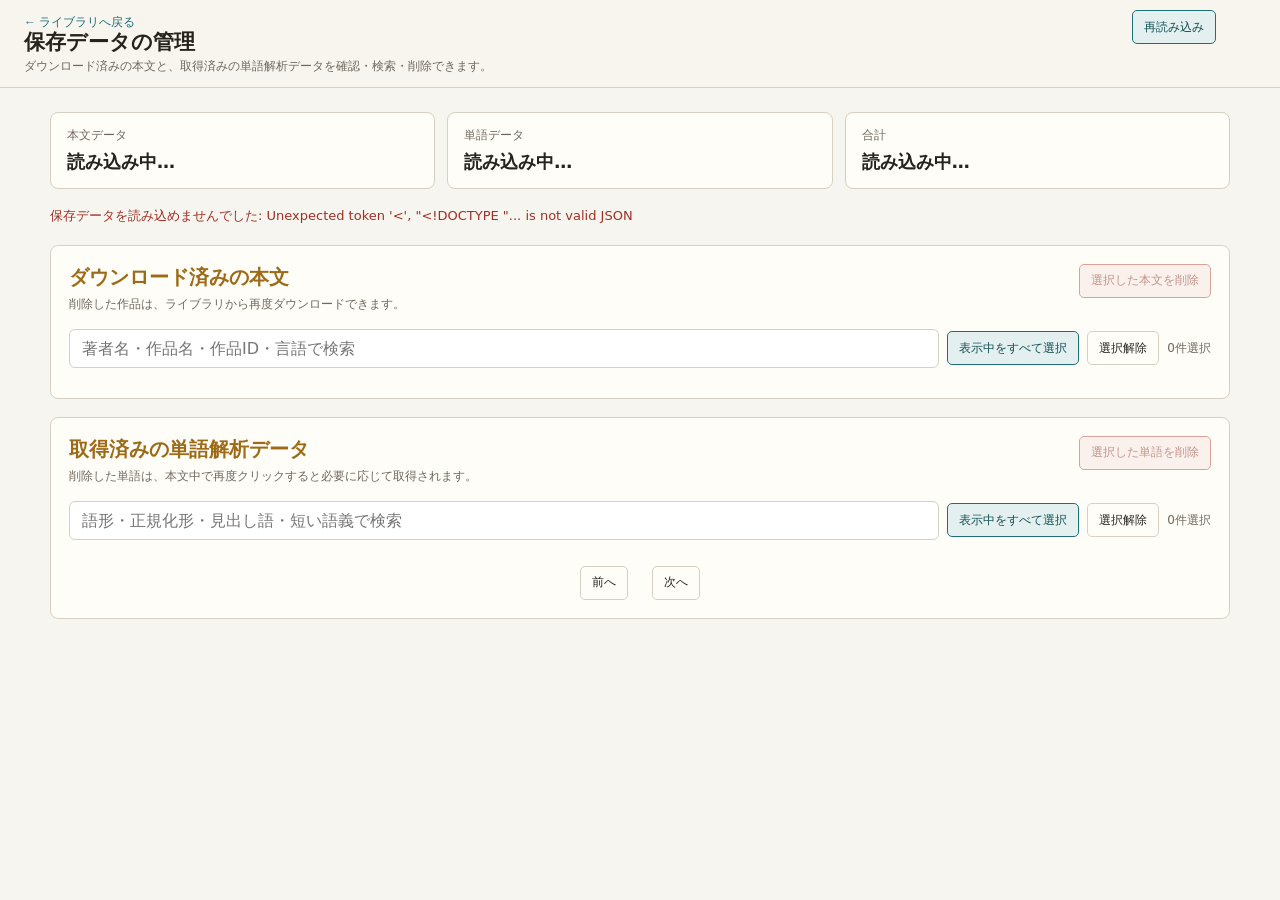
==== .developer/app/data-manager.html @ a67cdd59 "Add saved data management interface" ====
<!doctype html>
<html lang="ja">
<head>
  <meta charset="utf-8" />
  <meta name="viewport" content="width=device-width, initial-scale=1" />
  <title>保存データの管理 — Perseus Local Reader</title>
  <link rel="stylesheet" href="./styles.css?v=plr-13" />
  <link rel="stylesheet" href="./data-manager.css?v=plr-1" />
</head>
<body class="manager-body">
  <header class="topbar manager-topbar">
    <div class="title-block">
      <p class="breadcrumb"><a href="./">← ライブラリへ戻る</a></p>
      <h1>保存データの管理</h1>
      <p>ダウンロード済みの本文と、取得済みの単語解析データを確認・検索・削除できます。</p>
    </div>
    <button id="reloadButton" class="manager-button" type="button">再読み込み</button>
  </header>

  <main class="manager-main">
    <section class="manager-summary">
      <article class="summary-card"><span>本文データ</span><strong id="workSummary">読み込み中…</strong></article>
      <article class="summary-card"><span>単語データ</span><strong id="morphSummary">読み込み中…</strong></article>
      <article class="summary-card"><span>合計</span><strong id="totalSummary">読み込み中…</strong></article>
    </section>

    <p id="managerStatus" class="manager-status" role="status" aria-live="polite"></p>

    <section class="manager-section">
      <div class="section-heading-row">
        <div>
          <h2>ダウンロード済みの本文</h2>
          <p>削除した作品は、ライブラリから再度ダウンロードできます。</p>
        </div>
        <button id="deleteWorksButton" class="manager-button danger" type="button" disabled>選択した本文を削除</button>
      </div>
      <div class="manager-toolbar">
        <input id="workSearch" type="search" placeholder="著者名・作品名・作品ID・言語で検索" />
        <button id="selectVisibleWorks" class="manager-button" type="button">表示中をすべて選択</button>
        <button id="clearWorks" class="manager-button secondary" type="button">選択解除</button>
        <span id="workSelectionCount" class="selection-count">0件選択</span>
      </div>
      <div id="workList" class="manager-list"></div>
      <p id="workEmpty" class="manager-empty" hidden>該当する本文データはありません。</p>
    </section>

    <section class="manager-section">
      <div class="section-heading-row">
        <div>
          <h2>取得済みの単語解析データ</h2>
          <p>削除した単語は、本文中で再度クリックすると必要に応じて取得されます。</p>
        </div>
        <button id="deleteMorphsButton" class="manager-button danger" type="button" disabled>選択した単語を削除</button>
      </div>
      <div class="manager-toolbar">
        <input id="morphSearch" type="search" placeholder="語形・正規化形・見出し語・短い語義で検索" />
        <button id="selectVisibleMorphs" class="manager-button" type="button">表示中をすべて選択</button>
        <button id="clearMorphs" class="manager-button secondary" type="button">選択解除</button>
        <span id="morphSelectionCount" class="selection-count">0件選択</span>
      </div>
      <div id="morphList" class="manager-list"></div>
      <p id="morphEmpty" class="manager-empty" hidden>該当する単語データはありません。</p>
      <nav class="manager-pagination">
        <button id="morphPrev" class="manager-button secondary" type="button">前へ</button>
        <span id="morphPageInfo"></span>
        <button id="morphNext" class="manager-button secondary" type="button">次へ</button>
      </nav>
    </section>
  </main>

  <script src="./data-manager.js?v=plr-1"></script>
</body>
</html>
---- .developer/app/styles.css ----
:root {
  color-scheme: light;
  --bg: #f7f5ef;
  --paper: #fffdf8;
  --ink: #26231d;
  --muted: #6f675d;
  --line: #d7d0c2;
  --accent: #1f6f78;
  --accent-soft: #e3f0ef;
  --gold: #9d6b17;
}

* {
  box-sizing: border-box;
}

body {
  margin: 0;
  background: var(--bg);
  color: var(--ink);
  font-family: ui-serif, Georgia, "Times New Roman", serif;
}

.topbar {
  position: sticky;
  top: 0;
  z-index: 10;
  min-height: 116px;
  padding: 10px 64px 12px 24px;
  border-bottom: 1px solid var(--line);
  background: rgba(247, 245, 239, 0.94);
  backdrop-filter: blur(8px);
  transition: padding 140ms ease;
}

.collapsed-library-link {
  display: none;
  color: var(--accent);
  font-family: ui-sans-serif, system-ui, sans-serif;
  font-size: 12px;
  text-decoration: none;
  white-space: nowrap;
}

h1 {
  margin: 0;
  font-size: 21px;
  line-height: 1.1;
}

.topbar p {
  margin: 4px 0 0;
  color: var(--muted);
  font-size: 12px;
}

.bar-toggle {
  position: absolute;
  right: 12px;
  bottom: 12px;
  z-index: 12;
  display: inline-flex;
  align-items: center;
  justify-content: center;
  width: 40px;
  height: 40px;
  padding: 0;
  border: 1px solid var(--line);
  border-radius: 4px;
  color: var(--accent);
  background: var(--paper);
  font-family: ui-sans-serif, system-ui, sans-serif;
  font-size: 20px;
  line-height: 1;
  cursor: pointer;
}

.bar-toggle:hover,
.bar-toggle:focus-visible {
  border-color: var(--accent);
  outline: 2px solid rgba(31, 111, 120, 0.18);
}

.reader-title-row {
  display: flex;
  align-items: start;
  justify-content: space-between;
  gap: 10px;
  max-width: 820px;
  padding-right: 0;
}

.download-menu,
.text-size-menu {
  position: relative;
  width: max-content;
  margin-top: 0;
  font-family: ui-sans-serif, system-ui, sans-serif;
}

.download-trigger,
.text-size-trigger {
  display: inline-flex;
  align-items: center;
  gap: 7px 2px;
  height: 34px;
  min-height: 34px;
  padding: 5px 10px;
  border: 1px solid var(--line);
  border-radius: 5px;
  color: var(--ink);
  background: var(--paper);
  font-size: 12px;
  cursor: pointer;
  user-select: none;
}

.download-trigger::-webkit-details-marker,
.text-size-trigger::-webkit-details-marker {
  display: none;
}

.download-trigger::after {
  content: "▾";
  color: var(--muted);
  font-size: 10px;
  transition: transform 120ms ease;
}

.download-menu[open] .download-trigger::after {
  transform: rotate(180deg);
}

.download-trigger:hover,
.download-trigger:focus-visible,
.text-size-trigger:hover,
.text-size-trigger:focus-visible {
  border-color: var(--accent);
  outline: 2px solid rgba(31, 111, 120, 0.18);
}

.text-size-trigger {
  min-width: 48px;
  border-top-right-radius: 0;
  border-bottom-right-radius: 0;
  justify-content: center;
  color: #124f56;
  background: var(--accent-soft);
  border-color: var(--accent);
  font-weight: 650;
}

.text-size-menu + .download-menu .download-trigger {
  border-top-left-radius: 0;
  border-bottom-left-radius: 0;
}

.download-trigger-icon {
  color: var(--accent);
  font-size: 15px;
  font-weight: 700;
  line-height: 1;
}

.reader-tools {
  position: absolute;
  top: calc(100% + 8px);
  right: 0;
  z-index: 40;
  display: grid;
  gap: 12px;
  width: min(430px, calc(100vw - 48px));
  padding: 12px;
  border: 1px solid var(--line);
  border-radius: 7px;
  background: var(--paper);
  box-shadow: 0 10px 30px rgba(38, 35, 29, 0.16);
}

.text-size-tools {
  position: absolute;
  top: calc(100% + 8px);
  right: 0;
  z-index: 40;
  display: grid;
  grid-template-columns: repeat(2, minmax(54px, 1fr));
  gap: 6px;
  width: 128px;
  padding: 8px;
  border: 1px solid var(--line);
  border-radius: 7px;
  background: var(--paper);
  box-shadow: 0 10px 30px rgba(38, 35, 29, 0.16);
}

.text-size-option {
  min-height: 30px;
  padding: 5px 8px;
  border: 1px solid var(--line);
  border-radius: 4px;
  color: var(--ink);
  background: var(--paper);
  font: inherit;
  font-size: 12px;
  cursor: pointer;
}

.text-size-option.active {
  border-color: var(--accent);
  color: #fff;
  background: var(--accent);
}

.download-section + .download-section {
  padding-top: 12px;
  border-top: 1px solid var(--line);
}

.download-section-title {
  margin: 0 0 8px;
  color: var(--muted);
  font-size: 12px;
  font-weight: 650;
}

.download-controls {
  display: flex;
  align-items: center;
  gap: 8px;
  flex-wrap: wrap;
}

.tool-button {
  min-height: 34px;
  padding: 5px 10px;
  border: 1px solid var(--accent);
  border-radius: 4px;
  color: #124f56;
  background: var(--accent-soft);
  font: inherit;
  font-size: 12px;
  cursor: pointer;
}

.tool-button:hover,
.tool-button:focus {
  outline: 2px solid rgba(31, 111, 120, 0.25);
}

.tool-button:disabled {
  cursor: wait;
  opacity: 0.62;
}

.fetch-progress {
  width: 110px;
  height: 9px;
}

.fetch-status {
  display: block;
  min-height: 1.2em;
  margin-top: 7px;
  color: var(--muted);
  font-size: 11px;
  line-height: 1.35;
}

#sectionNav {
  display: flex;
  align-items: center;
  gap: 4px;
  overflow-x: auto;
  overflow-y: hidden;
  min-width: 0;
  max-width: 100%;
  padding-bottom: 2px;
  scrollbar-width: thin;
}

#sectionNav a {
  min-width: 30px;
  padding: 4px 8px;
  border: 1px solid var(--line);
  border-radius: 4px;
  color: var(--ink);
  text-align: center;
  text-decoration: none;
  font-size: 12px;
  background: var(--paper);
  line-height: 1.2;
  white-space: nowrap;
}

body.reader-bar-collapsed .topbar {
  min-height: 42px;
  padding: 6px 58px 6px 14px;
  display: grid;
  grid-template-columns: max-content minmax(0, 1fr);
  align-items: center;
  gap: 12px;
}

body.reader-bar-collapsed .collapsed-library-link {
  display: inline-flex;
}

body.reader-bar-collapsed .reader-title-row,
body.reader-bar-collapsed .reader-primary-tools,
body.reader-bar-collapsed .reader-side-tools {
  display: none;
}

body.reader-bar-collapsed .reader-controls {
  grid-template-columns: 1fr;
  margin-top: 0;
}

body.reader-bar-collapsed .reader-jump-tools {
  grid-template-columns: max-content minmax(0, 680px);
  justify-content: center;
  padding-right: 48px;
}

body.reader-bar-collapsed #sectionNav a {
  min-width: 24px;
  padding: 3px 6px;
  font-size: 11px;
}

body.reader-bar-collapsed .section {
  scroll-margin-top: 46px;
}

body.reader-bar-collapsed .panel {
  top: 48px;
  max-height: calc(100vh - 70px);
}

body.reader-bar-collapsed .panel iframe {
  height: calc(100vh - 108px);
}

.layout {
  display: grid;
  grid-template-columns: minmax(0, 1fr) 360px;
  gap: 18px;
  max-width: 1280px;
  margin: 0 auto;
  padding: 18px 20px;
}

.text {
  padding: 22px 24px;
  border: 1px solid var(--line);
  background: var(--paper);
  line-height: 1.9;
  font-size: 21px;
}

body[data-text-size="small"] .text {
  font-size: 18px;
}

body[data-text-size="medium"] .text {
  font-size: 21px;
}

body[data-text-size="large"] .text {
  font-size: 24px;
}

body[data-text-size="xlarge"] .text {
  font-size: 28px;
}

.section {
  scroll-margin-top: 90px;
  padding-bottom: 18px;
  border-bottom: 1px solid var(--line);
}

.section:last-child {
  border-bottom: 0;
}

.section h2 {
  margin: 0 0 6px;
  color: var(--gold);
  font-family: ui-sans-serif, system-ui, sans-serif;
  font-size: 17px;
  letter-spacing: 0;
}

.text p {
  margin: 0.35em 0;
}

.section h2:first-child,
.textpart-heading:first-child,
.tei-head:first-child {
  margin-top: 0;
}

.word {
  margin: 0;
  padding: 0 1px;
  border: 0;
  border-radius: 3px;
  background: transparent;
  color: inherit;
  font: inherit;
  cursor: pointer;
  text-decoration: underline;
  text-decoration-color: rgba(31, 111, 120, 0.28);
  text-underline-offset: 0.16em;
}

.word:hover,
.word:focus,
.word.active,
.word.search-match-word {
  background: var(--accent-soft);
  color: #124f56;
  outline: 1px solid var(--accent);
}

br.stephanus-break {
  display: block;
  content: "";
  margin-top: 0.3em;
}

.stephanus {
  display: inline-block;
  margin: 0 0.38em 0 0;
  color: var(--gold);
  font-family: ui-sans-serif, system-ui, sans-serif;
  font-size: 0.72em;
  font-weight: 700;
  vertical-align: baseline;
}

.para-break {
  display: block;
  height: 0.25em;
}

.editorial-add {
  color: #704f00;
}

.panel {
  position: sticky;
  top: 92px;
  align-self: start;
  min-height: 360px;
  max-height: calc(100vh - 116px);
  overflow: auto;
  padding: 18px;
  border: 1px solid var(--line);
  background: var(--paper);
  font-family: ui-sans-serif, system-ui, sans-serif;
}

.panel iframe {
  display: block;
  width: 100%;
  min-height: 320px;
  height: calc(100vh - 154px);
  border: 0;
  background: var(--paper);
}

.morph-body {
  margin: 0;
  padding: 18px;
  background: var(--paper);
  color: var(--ink);
  font-family: ui-sans-serif, system-ui, sans-serif;
}

.panel-empty,
.note {
  color: var(--muted);
  font-size: 14px;
  line-height: 1.55;
}

.panel h2 {
  margin: 0;
  font-size: 26px;
  line-height: 1.15;
}

.meta {
  margin: 6px 0 16px;
  color: var(--muted);
  font-size: 13px;
}

.row {
  display: grid;
  grid-template-columns: 92px 1fr;
  gap: 10px;
  padding: 8px 0;
  border-top: 1px solid var(--line);
  font-size: 14px;
}

.label {
  color: var(--muted);
}

.external-link {
  display: inline-flex;
  align-items: center;
  min-height: 28px;
  padding: 3px 8px;
  border: 1px solid var(--accent);
  border-radius: 4px;
  color: #124f56;
  background: var(--accent-soft);
  font-size: 13px;
  text-decoration: none;
}

.external-link:hover,
.external-link:focus {
  outline: 2px solid rgba(31, 111, 120, 0.25);
}

.note-inline {
  color: var(--muted);
  font-size: 13px;
}

.lemma-list {
  display: grid;
  gap: 8px;
  margin: 8px 0 0;
}

.lemma {
  padding: 10px;
  border: 1px solid var(--line);
  border-radius: 6px;
  background: #fbfaf6;
}

.lemma strong {
  display: block;
  font-family: ui-monospace, SFMono-Regular, Menlo, monospace;
  font-size: 14px;
}

.lemma span {
  display: block;
  margin-top: 4px;
  color: var(--muted);
  font-size: 13px;
  line-height: 1.4;
}

.analysis-list {
  display: grid;
  gap: 12px;
  margin-top: 12px;
}

.morph-analysis {
  padding: 10px;
  border: 1px solid var(--line);
  border-radius: 6px;
  background: #fbfaf6;
}

.morph-analysis h3 {
  margin: 0;
  font-size: 18px;
}

.morph-analysis p {
  margin: 4px 0 8px;
  color: var(--muted);
  font-size: 13px;
}

.morph-analysis table {
  width: 100%;
  border-collapse: collapse;
  font-size: 13px;
}

.morph-analysis td {
  padding: 5px 0;
  border-top: 1px solid var(--line);
  vertical-align: top;
}

.morph-analysis td:first-child {
  width: 34%;
  padding-right: 8px;
  font-family: ui-serif, Georgia, "Times New Roman", serif;
  font-size: 16px;
}


.developer-details {
  margin-top: 18px;
  padding-top: 14px;
  border-top: 1px solid var(--line);
  font-family: ui-sans-serif, system-ui, sans-serif;
}

.developer-details summary {
  display: inline-flex;
  align-items: center;
  min-height: 30px;
  padding: 5px 10px;
  border: 1px solid var(--line);
  border-radius: 4px;
  color: var(--muted);
  background: #fbfaf6;
  font-size: 12px;
  cursor: pointer;
  list-style: none;
  user-select: none;
}

.developer-details summary::-webkit-details-marker {
  display: none;
}

.developer-details summary::before {
  content: "▸";
  margin-right: 6px;
}

.developer-details[open] summary::before {
  content: "▾";
}

.developer-details summary:hover,
.developer-details summary:focus {
  color: var(--ink);
  outline: 2px solid rgba(31, 111, 120, 0.18);
}

.developer-details-body {
  margin-top: 12px;
  padding: 12px;
  border: 1px solid var(--line);
  border-radius: 6px;
  background: #fbfaf6;
}

.developer-row {
  grid-template-columns: 110px 1fr;
  font-size: 12px;
}

.developer-lemmas,
.developer-note {
  margin-top: 14px;
}

.developer-lemmas h3,
.developer-note h3 {
  margin: 0 0 8px;
  font-size: 13px;
}

.developer-note {
  color: var(--muted);
  font-size: 12px;
  line-height: 1.55;
}

.developer-note ul {
  margin: 0;
  padding-left: 1.4em;
}

.developer-note li + li {
  margin-top: 5px;
}

@media (max-width: 860px) {
  .layout {
    grid-template-columns: 1fr;
  }

  .topbar {
    padding-right: 54px;
  }

  .reader-controls,
  .reader-jump-tools {
    grid-template-columns: 1fr;
  }

  .reader-side-tools {
    position: static;
    width: auto;
    justify-items: start;
    justify-content: flex-start;
    padding-right: 0;
  }

  .work-search input {
    width: min(220px, 62vw);
  }

  .layout {
    padding: 12px;
  }

  .text {
    padding: 16px;
    font-size: 19px;
  }

  .panel {
    position: static;
    max-height: none;
  }
}

/* ===================== Perseus Local Reader additions ===================== */

/* --- library page --- */
.library-body {
  min-height: 100vh;
}

.library-topbar {
  grid-template-columns: 1fr;
  min-height: 0;
}

.library {
  max-width: 900px;
  margin: 0 auto;
  padding: 20px 24px 80px;
}

.library-search {
  display: flex;
  align-items: center;
  gap: 12px;
  margin-bottom: 20px;
}

.library-search input {
  flex: 1;
  padding: 10px 14px;
  border: 1px solid var(--line);
  border-radius: 7px;
  background: var(--paper);
  color: var(--ink);
  font-family: inherit;
  font-size: 16px;
}

.library-search input:focus-visible {
  border-color: var(--accent);
  outline: 2px solid rgba(31, 111, 120, 0.18);
}

.search-count {
  color: var(--muted);
  font-size: 13px;
  white-space: nowrap;
}

.shelf h2 {
  margin: 18px 0 10px;
  font-size: 16px;
  color: var(--gold);
}

.author {
  border: 1px solid var(--line);
  border-radius: 7px;
  background: var(--paper);
  margin-bottom: 8px;
}

.author summary {
  display: flex;
  justify-content: space-between;
  align-items: baseline;
  padding: 10px 14px;
  cursor: pointer;
  user-select: none;
}

.author summary::-webkit-details-marker {
  display: none;
}

.author-name {
  font-size: 16px;
  font-weight: 600;
}

.author-count {
  color: var(--muted);
  font-size: 12px;
}

.work-list {
  display: grid;
  gap: 4px;
  padding: 4px 8px 10px;
}

#downloadedList.work-list {
  border: 1px solid var(--line);
  border-radius: 7px;
  background: var(--paper);
  padding: 8px;
}

.work-row {
  display: flex;
  justify-content: space-between;
  align-items: center;
  gap: 12px;
  width: 100%;
  padding: 8px 10px;
  border: 1px solid transparent;
  border-radius: 6px;
  background: transparent;
  color: var(--ink);
  font-family: inherit;
  font-size: 14px;
  text-align: left;
  cursor: pointer;
}

.work-row:hover,
.work-row:focus-visible {
  border-color: var(--accent);
  background: var(--accent-soft);
}

.work-main {
  display: flex;
  flex-wrap: wrap;
  align-items: baseline;
  gap: 8px;
}

.work-title {
  font-weight: 600;
}

.work-greek,
.work-author {
  color: var(--muted);
  font-size: 13px;
}

.work-badges {
  display: flex;
  gap: 6px;
  flex-shrink: 0;
}

.badge {
  padding: 2px 8px;
  border: 1px solid var(--line);
  border-radius: 999px;
  background: var(--bg);
  color: var(--muted);
  font-family: ui-sans-serif, system-ui, sans-serif;
  font-size: 11px;
  white-space: nowrap;
}

.badge-downloaded {
  border-color: var(--accent);
  background: var(--accent-soft);
  color: var(--accent);
}

/* --- download overlay --- */
.overlay {
  position: fixed;
  inset: 0;
  z-index: 100;
  display: flex;
  align-items: center;
  justify-content: center;
  background: rgba(38, 35, 29, 0.45);
}

.overlay-card {
  width: min(460px, calc(100vw - 48px));
  padding: 22px;
  border: 1px solid var(--line);
  border-radius: 10px;
  background: var(--paper);
  box-shadow: 0 16px 44px rgba(38, 35, 29, 0.3);
}

.overlay-card h2 {
  margin: 0 0 8px;
  font-size: 17px;
}

.overlay-card progress {
  width: 100%;
  margin: 10px 0;
}

.overlay-detail {
  color: var(--ink);
  font-size: 13px;
  white-space: pre-wrap;
}

.overlay-note {
  color: var(--muted);
  font-size: 12px;
}

/* --- reader page controls --- */
.breadcrumb {
  margin: 0 0 1px;
  font-size: 11px;
}

.breadcrumb a {
  color: var(--accent);
  text-decoration: none;
}

.breadcrumb a:hover {
  text-decoration: underline;
}

.reader-controls {
  display: grid;
  grid-template-columns: minmax(280px, 30%) minmax(420px, 38%) minmax(320px, 32%);
  align-items: start;
  column-gap: 16px;
  row-gap: 10px;
  margin-top: 8px;
  font-family: ui-sans-serif, system-ui, sans-serif;
}

.reader-primary-tools {
  min-width: 0;
}

.reader-jump-tools {
  display: grid;
  grid-template-columns: max-content minmax(0, 1fr);
  align-items: center;
  justify-content: start;
  gap: 8px;
  min-width: 0;
  padding-top: 2px;
  padding-left: 28px;
  overflow: hidden;
}

.reader-side-tools {
  display: grid;
  grid-template-columns: max-content max-content;
  align-items: start;
  justify-content: flex-end;
  justify-items: end;
  gap: 7px;
  position: absolute;
  top: 10px;
  right: 88px;
  width: 380px;
  min-width: 0;
  padding-right: 0;
}

.reader-side-tools .work-search {
  grid-column: 1 / 3;
}

.version-tabs {
  display: flex;
  gap: 5px;
  flex-wrap: wrap;
}

.version-tab {
  padding: 4px 10px;
  border: 1px solid var(--line);
  border-radius: 999px;
  background: var(--paper);
  color: var(--ink);
  font-size: 12px;
  cursor: pointer;
}

.version-tab.active {
  border-color: var(--accent);
  background: var(--accent);
  color: #fff;
}

.version-tab .tab-sub {
  margin-left: 5px;
  opacity: 0.75;
  font-size: 11px;
}

.chunk-controls {
  display: flex;
  align-items: center;
  gap: 5px;
  white-space: nowrap;
}

.chunk-controls select {
  width: 128px;
  padding: 5px 8px;
  border: 1px solid var(--line);
  border-radius: 5px;
  background: var(--paper);
  color: var(--ink);
  font-size: 12px;
}

.work-search {
  display: flex;
  align-items: center;
  gap: 5px;
  justify-content: flex-end;
  min-width: 0;
}

.work-search input {
  width: 320px;
  height: 34px;
  padding: 5px 10px;
  border: 1px solid var(--line);
  border-radius: 5px;
  background: var(--paper);
  color: var(--ink);
  font-family: inherit;
  font-size: 13px;
}

.work-search .tool-button {
  width: 56px;
  height: 34px;
  min-height: 34px;
  padding: 5px 8px;
  line-height: 1.1;
  white-space: nowrap;
}

#workMeta {
  max-width: 100%;
  overflow: hidden;
  text-overflow: ellipsis;
  white-space: nowrap;
}

#workMeta a {
  color: inherit;
  text-decoration: none;
}

#workMeta a:hover,
#workMeta a:focus-visible {
  color: var(--accent);
  text-decoration: underline;
}

/* --- in-work search results --- */
.search-results {
  max-width: 1100px;
  margin: 10px auto 0;
  padding: 12px 24px;
  border: 1px solid var(--line);
  border-radius: 7px;
  background: var(--paper);
  font-family: ui-sans-serif, system-ui, sans-serif;
  font-size: 13px;
}

.search-summary {
  display: flex;
  align-items: center;
  gap: 12px;
  margin: 0 0 8px;
}

.search-hits {
  margin: 0;
  padding: 0;
  list-style: none;
  display: grid;
  gap: 6px;
  max-height: 240px;
  overflow-y: auto;
}

.search-hits li {
  display: flex;
  align-items: baseline;
  gap: 10px;
}

.search-hit {
  color: var(--accent);
  text-decoration: none;
  white-space: nowrap;
}

.search-hit:hover {
  text-decoration: underline;
}

.hit-count {
  color: var(--muted);
  font-size: 12px;
  margin-left: 4px;
}

.hit-snippet {
  color: var(--muted);
  overflow: hidden;
  text-overflow: ellipsis;
  white-space: nowrap;
}

mark.search-match {
  background: #ffe9a8;
  color: inherit;
  border-radius: 2px;
  padding: 0 1px;
}

/* --- text body additions --- */
.layout.no-panel {
  grid-template-columns: 1fr;
}

.layout.no-panel .panel {
  display: none;
}

.textpart-heading {
  margin: 0 0 8px;
  font-size: 21px;
  color: var(--gold);
}

.tei-head {
  margin: 0 0 8px;
  font-size: 20px;
  color: var(--gold);
}

.verse-line {
  display: block;
  position: relative;
  padding-left: 3.2em;
  text-indent: -1.2em;
}

.line-no {
  position: absolute;
  right: 100%;
  transform: translateX(3em);
  color: var(--muted);
  font-size: 11px;
  user-select: none;
}

.verse-line .line-no {
  position: absolute;
  left: 0;
  top: 0.25em;
  transform: none;
  text-indent: 0;
}

.speech {
  margin: 10px 0;
}

.speaker {
  display: block;
  margin-top: 12px;
  font-weight: 700;
  font-variant: small-caps;
  letter-spacing: 0.04em;
}

.tei-quote {
  display: block;
  margin: 8px 0 8px 2em;
  font-style: italic;
}

.editorial-del {
  text-decoration: line-through;
  color: var(--muted);
}

.gap {
  color: var(--muted);
}

.tei-note {
  color: var(--accent);
  cursor: help;
  font-size: 11px;
}

.tei-label {
  font-weight: 600;
}

/* The hidden attribute must always win, even over display:flex/grid rules.
   Without this, elements like the download overlay render on page load. */
[hidden] {
  display: none !important;
}
---- .developer/app/data-manager.css ----
.manager-body { min-height: 100vh; }
.manager-topbar {
  display: flex; align-items: flex-start; justify-content: space-between;
  gap: 18px; min-height: 0;
}
.manager-main {
  width: min(1180px, calc(100% - 32px)); margin: 0 auto;
  padding: 24px 0 80px; font-family: ui-sans-serif, system-ui, sans-serif;
}
.manager-summary {
  display: grid; grid-template-columns: repeat(3, minmax(0, 1fr));
  gap: 12px; margin-bottom: 18px;
}
.summary-card, .manager-section {
  border: 1px solid var(--line); border-radius: 8px; background: var(--paper);
}
.summary-card { display: grid; gap: 6px; padding: 14px 16px; }
.summary-card span { color: var(--muted); font-size: 12px; }
.summary-card strong { font-size: 18px; }
.manager-status { min-height: 1.5em; margin: 0 0 16px; color: var(--muted); font-size: 13px; }
.manager-status[data-kind="success"] { color: var(--accent); }
.manager-status[data-kind="error"] { color: #9f2f24; }
.manager-section { margin-top: 18px; padding: 18px; }
.section-heading-row {
  display: flex; align-items: flex-start; justify-content: space-between; gap: 18px;
}
.section-heading-row h2 {
  margin: 0; color: var(--gold);
  font-family: ui-serif, Georgia, "Times New Roman", serif; font-size: 20px;
}
.section-heading-row p { margin: 5px 0 0; color: var(--muted); font-size: 12px; }
.manager-toolbar {
  display: flex; align-items: center; gap: 8px; flex-wrap: wrap; margin: 16px 0 12px;
}
.manager-toolbar input {
  flex: 1 1 320px; min-width: 220px; padding: 9px 12px;
  border: 1px solid var(--line); border-radius: 6px;
  color: var(--ink); background: #fff; font: inherit;
}
.manager-toolbar input:focus-visible {
  border-color: var(--accent); outline: 2px solid rgba(31,111,120,.18);
}
.manager-button {
  min-height: 34px; padding: 6px 11px; border: 1px solid var(--accent);
  border-radius: 5px; color: #124f56; background: var(--accent-soft);
  font: inherit; font-size: 12px; cursor: pointer;
}
.manager-button.secondary { border-color: var(--line); color: var(--ink); background: var(--paper); }
.manager-button.danger { border-color: #b64a3c; color: #872b22; background: #f8e6e2; }
.manager-button:disabled { cursor: not-allowed; opacity: .5; }
.selection-count { margin-left: auto; color: var(--muted); font-size: 12px; }
.manager-list { display: grid; gap: 6px; }
.manager-row {
  display: grid; grid-template-columns: 22px minmax(0,1fr) max-content;
  align-items: center; gap: 12px; min-height: 64px; padding: 10px 12px;
  border: 1px solid var(--line); border-radius: 7px; background: #fbfaf6;
  cursor: pointer;
}
.manager-row:hover { border-color: var(--accent); background: var(--accent-soft); }
.manager-checkbox { width: 17px; height: 17px; accent-color: var(--accent); }
.manager-row-main { display: grid; gap: 3px; min-width: 0; }
.manager-row-title {
  font-family: ui-serif, Georgia, "Times New Roman", serif;
  font-size: 17px; font-weight: 650;
}
.manager-row-subtitle, .manager-row-note {
  overflow: hidden; color: var(--muted); font-size: 12px;
  text-overflow: ellipsis; white-space: nowrap;
}
.manager-row-meta {
  display: flex; align-items: center; justify-content: flex-end;
  gap: 8px; color: var(--muted); font-size: 11px; white-space: nowrap;
}
.manager-badge {
  display: inline-block; margin-left: 4px; padding: 2px 7px;
  border: 1px solid var(--line); border-radius: 999px; background: var(--paper);
}
.greek-text { font-size: 20px; }
.manager-empty { padding: 20px; color: var(--muted); text-align: center; }
.manager-pagination {
  display: flex; align-items: center; justify-content: center;
  gap: 12px; margin-top: 14px; color: var(--muted); font-size: 12px;
}
.library-manage-link {
  display: inline-flex; align-items: center; min-height: 34px; padding: 6px 11px;
  border: 1px solid var(--accent); border-radius: 5px; color: #124f56;
  background: var(--accent-soft); font-family: ui-sans-serif, system-ui, sans-serif;
  font-size: 12px; text-decoration: none; white-space: nowrap;
}
.library-topbar {
  display: flex; align-items: flex-start; justify-content: space-between; gap: 16px;
}
@media (max-width: 760px) {
  .manager-summary { grid-template-columns: 1fr; }
  .manager-topbar, .section-heading-row, .library-topbar { display: grid; }
  .manager-row { grid-template-columns: 22px minmax(0,1fr); }
  .manager-row-meta { grid-column: 2; justify-content: flex-start; flex-wrap: wrap; }
  .selection-count { width: 100%; margin-left: 0; }
}
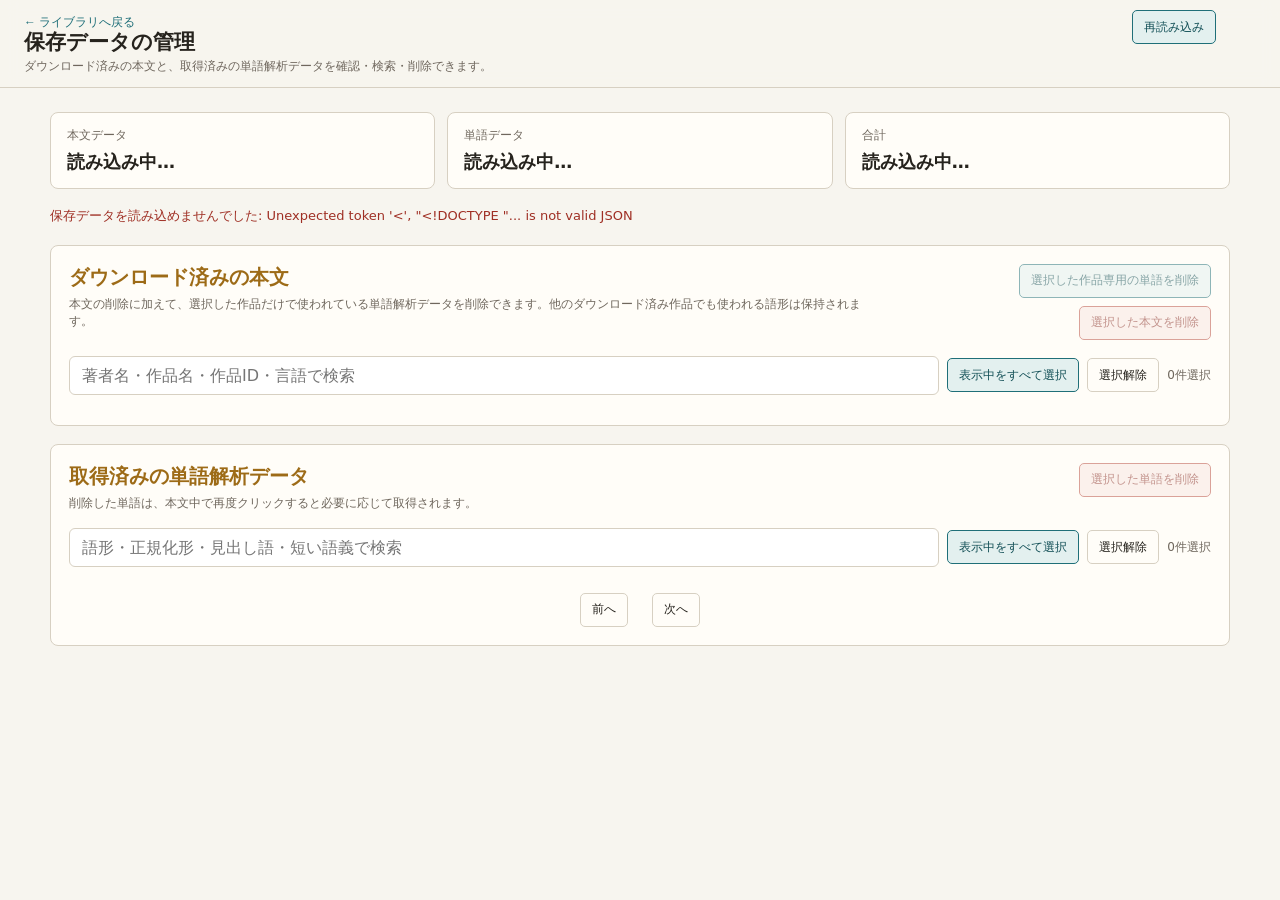
==== commit 4e7a1612: "Add embedded reader, notes, and scoped data management" ====
--- a/.developer/app/data-manager.html
+++ b/.developer/app/data-manager.html
@@ -5,7 +5,7 @@
   <meta name="viewport" content="width=device-width, initial-scale=1" />
   <title>保存データの管理 — Perseus Local Reader</title>
   <link rel="stylesheet" href="./styles.css?v=plr-13" />
-  <link rel="stylesheet" href="./data-manager.css?v=plr-1" />
+  <link rel="stylesheet" href="./data-manager.css?v=plr-2" />
 </head>
 <body class="manager-body">
   <header class="topbar manager-topbar">
@@ -30,9 +30,26 @@
       <div class="section-heading-row">
         <div>
           <h2>ダウンロード済みの本文</h2>
-          <p>削除した作品は、ライブラリから再度ダウンロードできます。</p>
+          <p>本文の削除に加えて、選択した作品だけで使われている単語解析データを削除できます。他のダウンロード済み作品でも使われる語形は保持されます。</p>
         </div>
-        <button id="deleteWorksButton" class="manager-button danger" type="button" disabled>選択した本文を削除</button>
+        <div class="section-heading-actions">
+          <button
+            id="deleteWorkMorphsButton"
+            class="manager-button"
+            type="button"
+            disabled
+          >
+            選択した作品専用の単語を削除
+          </button>
+          <button
+            id="deleteWorksButton"
+            class="manager-button danger"
+            type="button"
+            disabled
+          >
+            選択した本文を削除
+          </button>
+        </div>
       </div>
       <div class="manager-toolbar">
         <input id="workSearch" type="search" placeholder="著者名・作品名・作品ID・言語で検索" />
@@ -68,6 +85,6 @@
     </section>
   </main>
 
-  <script src="./data-manager.js?v=plr-1"></script>
+  <script src="./data-manager.js?v=plr-2"></script>
 </body>
 </html>
--- a/.developer/app/styles.css
+++ b/.developer/app/styles.css
@@ -183,9 +183,9 @@
   right: 0;
   z-index: 40;
   display: grid;
-  grid-template-columns: repeat(2, minmax(54px, 1fr));
+  grid-template-columns: repeat(2, minmax(64px, 1fr));
   gap: 6px;
-  width: 128px;
+  width: 178px;
   padding: 8px;
   border: 1px solid var(--line);
   border-radius: 7px;
@@ -209,6 +209,52 @@
   border-color: var(--accent);
   color: #fff;
   background: var(--accent);
+}
+
+.custom-text-size {
+  grid-column: 1 / -1;
+  display: grid;
+  gap: 5px;
+  padding-top: 7px;
+  border-top: 1px solid var(--line);
+}
+
+.custom-text-size label {
+  color: var(--muted);
+  font-size: 11px;
+}
+
+.custom-text-size-input {
+  display: grid;
+  grid-template-columns: minmax(0, 1fr) max-content max-content;
+  align-items: center;
+  gap: 5px;
+}
+
+.custom-text-size-input input {
+  width: 58px;
+  min-height: 30px;
+  padding: 4px 6px;
+  border: 1px solid var(--line);
+  border-radius: 4px;
+  color: var(--ink);
+  background: var(--paper);
+  font: inherit;
+  font-size: 12px;
+}
+
+.custom-text-size-input input:focus-visible {
+  border-color: var(--accent);
+  outline: 2px solid rgba(31, 111, 120, 0.18);
+}
+
+.custom-text-size-input span {
+  color: var(--muted);
+  font-size: 11px;
+}
+
+.custom-text-size-apply {
+  min-width: 46px;
 }
 
 .download-section + .download-section {
@@ -372,6 +418,10 @@
 
 body[data-text-size="xlarge"] .text {
   font-size: 28px;
+}
+
+body[data-text-size="custom"] .text {
+  font-size: var(--reader-custom-font-size, 21px);
 }
 
 .section {
@@ -703,9 +753,13 @@
   .reader-side-tools {
     position: static;
     width: auto;
-    justify-items: start;
-    justify-content: flex-start;
+    justify-items: stretch;
+    justify-content: stretch;
     padding-right: 0;
+  }
+
+  .reader-action-tools {
+    justify-content: flex-end;
   }
 
   .work-search input {
@@ -987,6 +1041,20 @@
   grid-column: 1 / 3;
 }
 
+.reader-action-tools {
+  grid-column: 1 / 3;
+  display: flex;
+  align-items: flex-start;
+  justify-content: flex-end;
+  justify-self: stretch;
+  gap: 0;
+}
+
+.reader-action-tools.download-hidden .text-size-trigger {
+  border-top-right-radius: 5px;
+  border-bottom-right-radius: 5px;
+}
+
 .version-tabs {
   display: flex;
   gap: 5px;
--- a/.developer/app/data-manager.css
+++ b/.developer/app/data-manager.css
@@ -29,6 +29,10 @@
   font-family: ui-serif, Georgia, "Times New Roman", serif; font-size: 20px;
 }
 .section-heading-row p { margin: 5px 0 0; color: var(--muted); font-size: 12px; }
+.section-heading-actions {
+  display: flex; align-items: center; justify-content: flex-end;
+  gap: 8px; flex-wrap: wrap;
+}
 .manager-toolbar {
   display: flex; align-items: center; gap: 8px; flex-wrap: wrap; margin: 16px 0 12px;
 }
@@ -93,6 +97,7 @@
 @media (max-width: 760px) {
   .manager-summary { grid-template-columns: 1fr; }
   .manager-topbar, .section-heading-row, .library-topbar { display: grid; }
+  .section-heading-actions { justify-content: flex-start; }
   .manager-row { grid-template-columns: 22px minmax(0,1fr); }
   .manager-row-meta { grid-column: 2; justify-content: flex-start; flex-wrap: wrap; }
   .selection-count { width: 100%; margin-left: 0; }
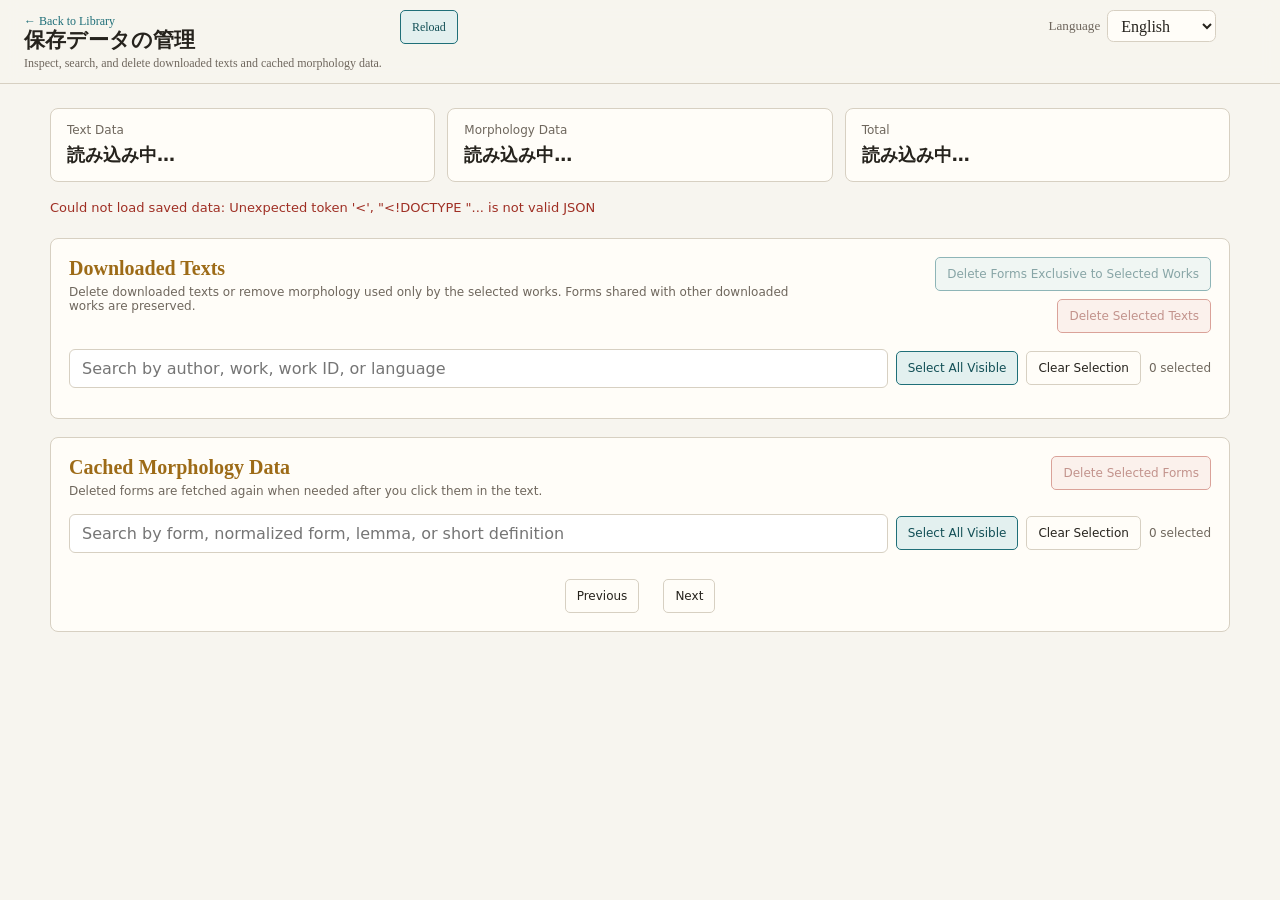
==== commit 3c47dacf: "Merge pull request #2 from sohma-kbysh/feature/bilingual-ui-0.2.0 updated multiple version of langua" ====
--- a/.developer/app/data-manager.html
+++ b/.developer/app/data-manager.html
@@ -6,6 +6,7 @@
   <title>保存データの管理 — Perseus Local Reader</title>
   <link rel="stylesheet" href="./styles.css?v=plr-13" />
   <link rel="stylesheet" href="./data-manager.css?v=plr-2" />
+  <script src="./i18n.js?v=plr-i18n-1"></script>
 </head>
 <body class="manager-body">
   <header class="topbar manager-topbar">
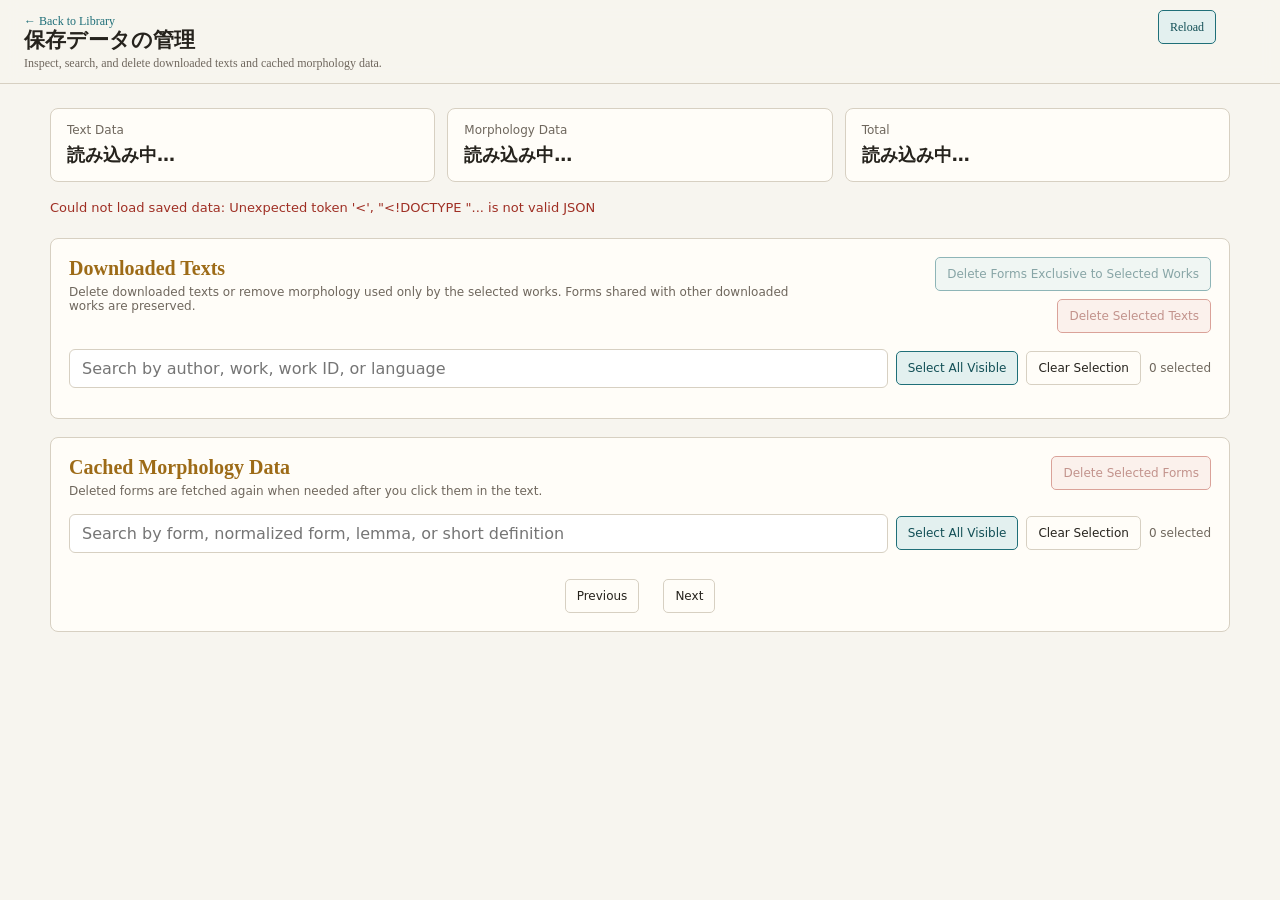
==== commit 1916cf4b: "Fix language selector placement and citation anchors" ====
--- a/.developer/app/data-manager.html
+++ b/.developer/app/data-manager.html
@@ -6,7 +6,7 @@
   <title>保存データの管理 — Perseus Local Reader</title>
   <link rel="stylesheet" href="./styles.css?v=plr-13" />
   <link rel="stylesheet" href="./data-manager.css?v=plr-2" />
-  <script src="./i18n.js?v=plr-i18n-1"></script>
+  <script src="./i18n.js?v=plr-i18n-2"></script>
 </head>
 <body class="manager-body">
   <header class="topbar manager-topbar">
